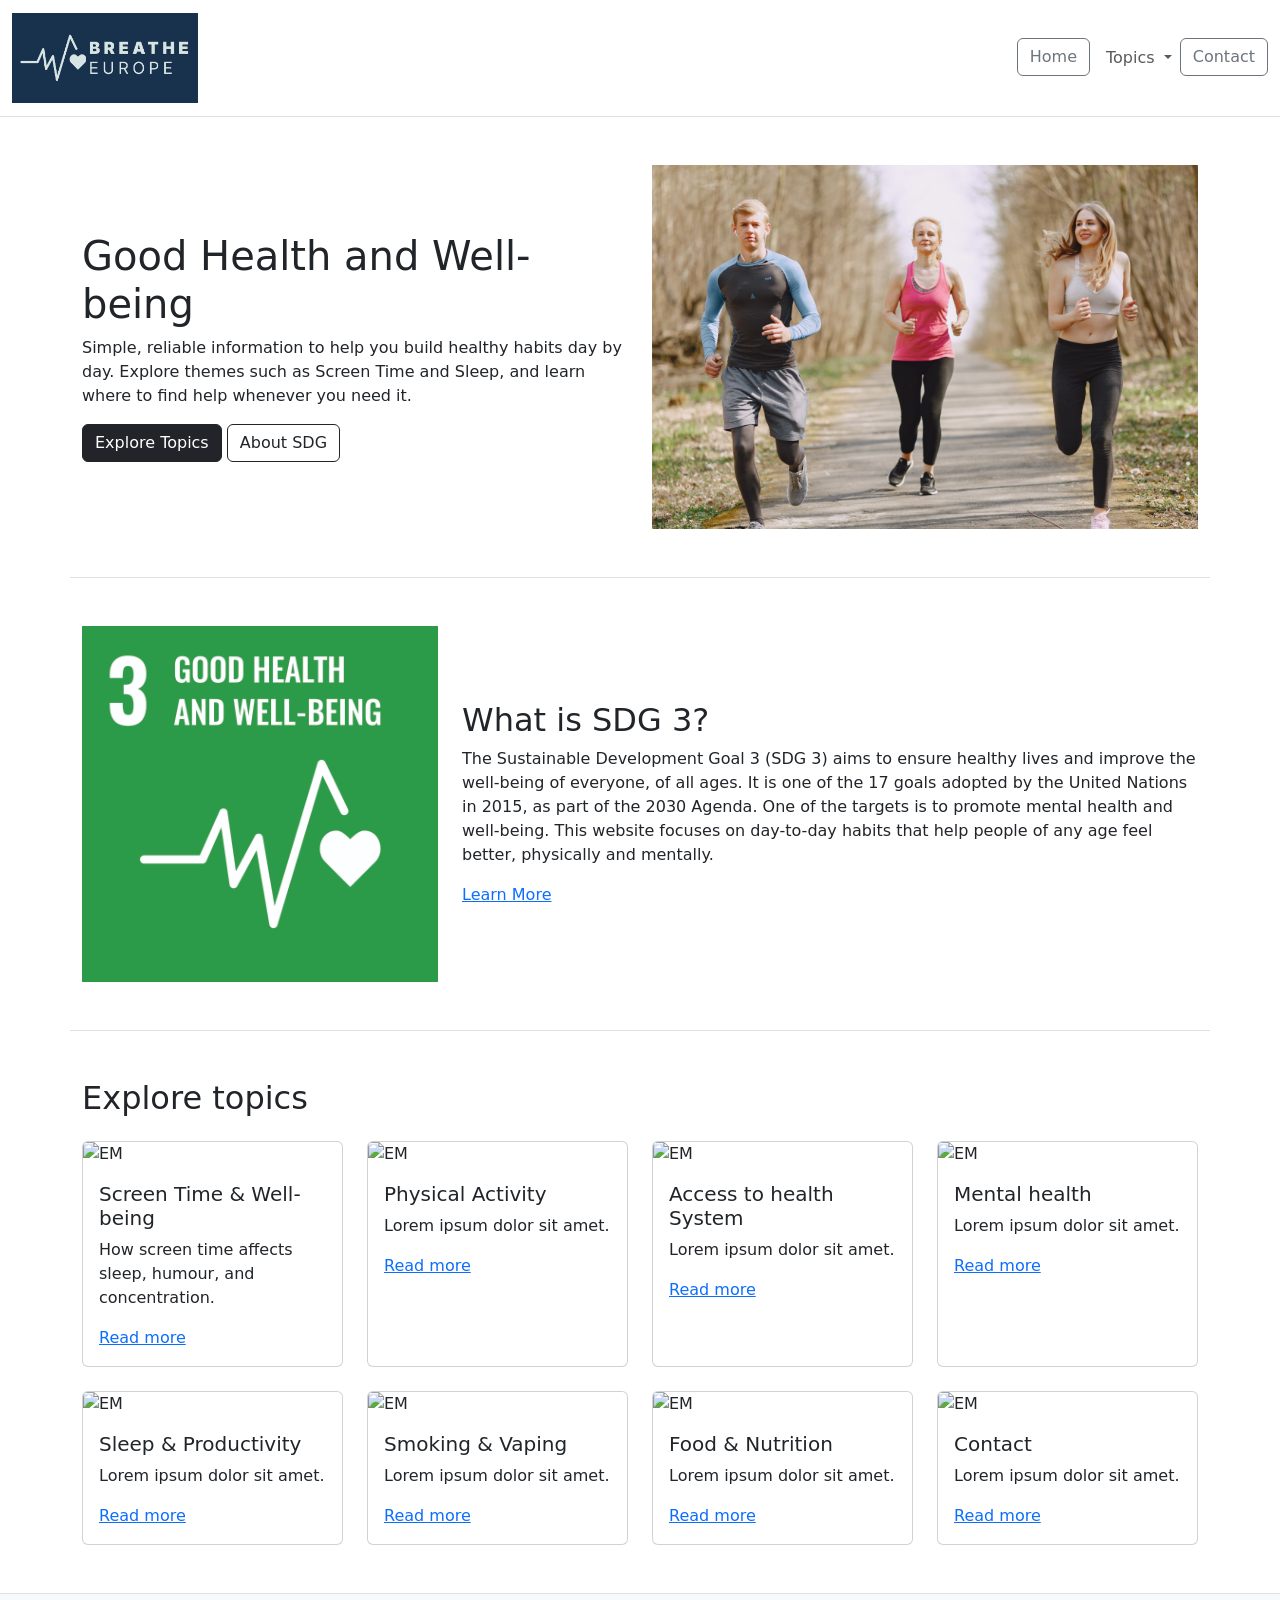
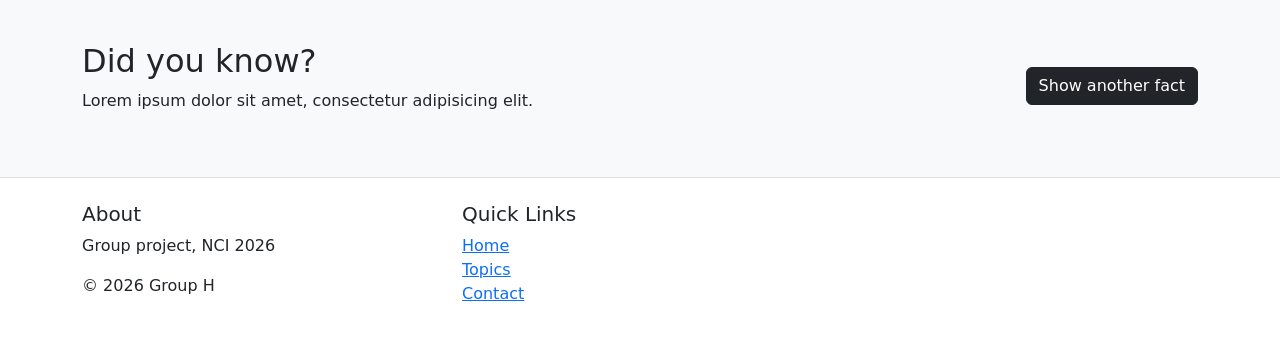
==== index.html @ 41e850e9 "fix: home page" ====
<!--index.html-->
<!DOCTYPE html>
<html lang='en'>
	<head>
		<title>Breath Europe | Home</title>
		<meta charset="UTF-8">
		<meta name="viewport" content="width=device-width, initial-scale=1">
		<meta name='author' content='EM'>

		<!-- Bootstrap CSS -->
		<link href="https://cdn.jsdelivr.net/npm/bootstrap@5.3.3/dist/css/bootstrap.min.css" rel="stylesheet">

		<link rel="stylesheet" href="css/style.css">
		<link rel="preconnect" href="https://fonts.googleapis.com">
		<link rel="preconnect" href="https://fonts.gstatic.com" crossorigin>
		<link href="https://fonts.googleapis.com/css2?family=Inter:ital,opsz,wght@0,14..32,100..900;1,14..32,100..900&display=swap" rel="stylesheet">
	</head>

	<body>
		<header>
			
		<nav class="navbar navbar-expand-lg border-bottom">
			<div class="container-fluid">
			  	<a class="navbar-brand" href="index.html">
					<img class="logo" src="images/logo5.png" alt="image description">
			  	</a>
			  	<button class="navbar-toggler" type="button" data-bs-toggle="collapse" data-bs-target="#navbarSupportedContent" aria-controls="navbarSupportedContent" aria-expanded="false" aria-label="Toggle navigation">
					<span class="navbar-toggler-icon"></span>
			  	</button>
			  	<div class="collapse navbar-collapse" id="navbarSupportedContent">
					<ul class="navbar-nav ms-auto mb-2 mb-lg-0">
				  		<li class="nav-item">
					<a href="index.html"><button class="btn btn-outline-secondary me-2" type="button">Home</button></a>
				 		</li>
				  	<li class="nav-item dropdown">
					<a class="nav-link dropdown-toggle"  href="#" role="button" data-bs-toggle="dropdown" aria-expanded="false">
					  Topics 
					</a>
					<ul class="dropdown-menu">
						<li><a class="dropdown-item" href="screenTime.html">Screen Time & Well-being</a></li>
						<li><a class="dropdown-item" href="activity.html">Physical Activity</a></li>
						<li><a class="dropdown-item" href="healthSystem.html">Access to Health System</a></li>
						<li><a class="dropdown-item" href="mentalHealth.html">Mental Health</a></li>
						<li><a class="dropdown-item" href="sleep.html">Sleep & Productivity</a></li>
						<li><a class="dropdown-item" href="smoking.html">Smoking & Vaping</a></li>
						<li><a class="dropdown-item" href="food.html">Food & Nutrition</a></li>
					</ul>
				  	</li>
				 	<li class="nav-item">
						<a href="contact.html"><button class="btn btn-outline-secondary" type="button">Contact</button></a>
				  	</li>
					</ul>
			  	</div>
			</div>
		</nav>
		</header>

		<main>
 
			<!-- HERO -->
			<section class="container py-5">
				<div class="row align-items-center g-4">
					<div class="col-md-6">
						<h1>Good Health and Well-being</h1>
						<p>Simple, reliable information to help you build healthy habits day by day. Explore themes such as Screen Time and Sleep, and learn where to find help whenever you need it.</p>
						<a href="#topics" class="btn btn-dark">Explore Topics</a>
						<a href="#about" class="btn btn-outline-dark">About SDG</a>
					</div>
					<div class="col-md-6">
						<img src="images/EM_Hero.jpg" class="img-fluid" alt="EM">
					</div>
				</div>
			</section>
 
			<!-- ABOUT -->
			<section id="about" class="container py-5 border-top">
				<div class="row align-items-center g-4">
					<div class="col-md-4">
						<img src="images/EM_goal3.jpg" class="img-fluid" alt="EM">
					</div>
					<div class="col-md-8">
						<h2>What is SDG 3?</h2>
						<p>The Sustainable Development Goal 3 (SDG 3) aims to ensure healthy lives and improve the well-being of everyone, of all ages. It is one of the 17 goals adopted by the United Nations in 2015, as part of the 2030 Agenda. One of the targets is to promote mental health and well-being. This website focuses on day-to-day habits that help people of any age feel better, physically and mentally.</p>

						<a href="https://www.un.org/sustainabledevelopment/">Learn More</a>
						
					</div>
				</div>
			</section>
 
			<!-- TOPICS: 1 card per row on mobile, 4 on desktop -->
			<section id="topics" class="container py-5 border-top">
				<h2 class="mb-4">Explore topics</h2>
 
				<div class="row row-cols-1 row-cols-md-2 row-cols-lg-4 g-4">
 
					<div class="col">
						<div class="card h-100">
							<img src="#" class="card-img-top" alt="EM">
							<div class="card-body">
								<h3 class="card-title h5">Screen Time & Well-being</h3>
								<p class="card-text">How screen time affects sleep, humour, and concentration.</p>
								<a href="screenTime.html">Read more</a>
							</div>
						</div>
					</div>
 
					<div class="col">
						<div class="card h-100">
							<img src="#" class="card-img-top" alt="EM">
							<div class="card-body">
								<h3 class="card-title h5">Physical Activity</h3>
								<p class="card-text">Lorem ipsum dolor sit amet.</p>
								<a href="activity.html">Read more</a>
							</div>
						</div>
					</div>
 
					<div class="col">
						<div class="card h-100">
							<img src="#" class="card-img-top" alt="EM">
							<div class="card-body">
								<h3 class="card-title h5">Access to health System</h3>
								<p class="card-text">Lorem ipsum dolor sit amet.</p>
								<a href="healthSystem.html">Read more</a>
							</div>
						</div>
					</div>
 
					<div class="col">
						<div class="card h-100">
							<img src="#" class="card-img-top" alt="EM">
							<div class="card-body">
								<h3 class="card-title h5">Mental health</h3>
								<p class="card-text">Lorem ipsum dolor sit amet.</p>
								<a href="mentalHealth.html">Read more</a>
							</div>
						</div>
					</div>
 
					<div class="col">
						<div class="card h-100">
							<img src="#" class="card-img-top" alt="EM">
							<div class="card-body">
								<h3 class="card-title h5">Sleep & Productivity</h3>
								<p class="card-text">Lorem ipsum dolor sit amet.</p>
								<a href="sleep.html">Read more</a>
							</div>
						</div>
					</div>
 
					<div class="col">
						<div class="card h-100">
							<img src="#" class="card-img-top" alt="EM">
							<div class="card-body">
								<h3 class="card-title h5">Smoking & Vaping</h3>
								<p class="card-text">Lorem ipsum dolor sit amet.</p>
								<a href="smoking.html">Read more</a>
							</div>
						</div>
					</div>
 
					<div class="col">
						<div class="card h-100">
							<img src="#" class="card-img-top" alt="EM">
							<div class="card-body">
								<h3 class="card-title h5">Food & Nutrition</h3>
								<p class="card-text">Lorem ipsum dolor sit amet.</p>
								<a href="food.html">Read more</a>
							</div>
						</div>
					</div>
 
					<div class="col">
						<div class="card h-100">
							<img src="#" class="card-img-top" alt="EM">
							<div class="card-body">
								<h3 class="card-title h5">Contact</h3>
								<p class="card-text">Lorem ipsum dolor sit amet.</p>
								<a href="contact.html">Read more</a>
							</div>
						</div>
					</div>
 
				</div>
			</section>
 
			<!-- DID YOU KNOW (JavaScript will change the text in #fact-text) -->
			<section class="bg-light border-top">
				<div class="container py-5">
					<div class="row align-items-center g-4">
						<div class="col-md-9">
							<h2>Did you know?</h2>
							<p id="fact-text">Lorem ipsum dolor sit amet, consectetur adipisicing elit.</p>
						</div>
						<div class="col-md-3 text-md-end">
							<button type="button" id="fact-btn" class="btn btn-dark">Show another fact</button>
						</div>
					</div>
				</div>
			</section>
 
		</main>
 
		<!-- FOOTER -->
		<footer class="border-top">
		<div class="container py-4">
			<div class="row g-4">
				<div class="col-md-4">
					<h3 class="h5">About</h3>
					<p>Group project, NCI 2026</p>
					<p>&copy; 2026 Group H</p>
				</div>
				<div class="col-md-4">
					<h3 class="h5">Quick Links</h3>
					<ul class="list-unstyled">
						<li><a href="index.html">Home</a></li>
						<li><a href="#topics">Topics</a></li>
						<li><a href="contact.html">Contact</a></li>
					</ul>
				</div>	
			</div>
		</div>
	</footer>

		<!-- Bootstrap JS (makes the dropdown open) -->
		<script src="https://cdn.jsdelivr.net/npm/bootstrap@5.3.3/dist/js/bootstrap.bundle.min.js"></script>
	</body>
</html>
---- css/style.css ----
.logo {
	height: 90px;
	width: auto;
}
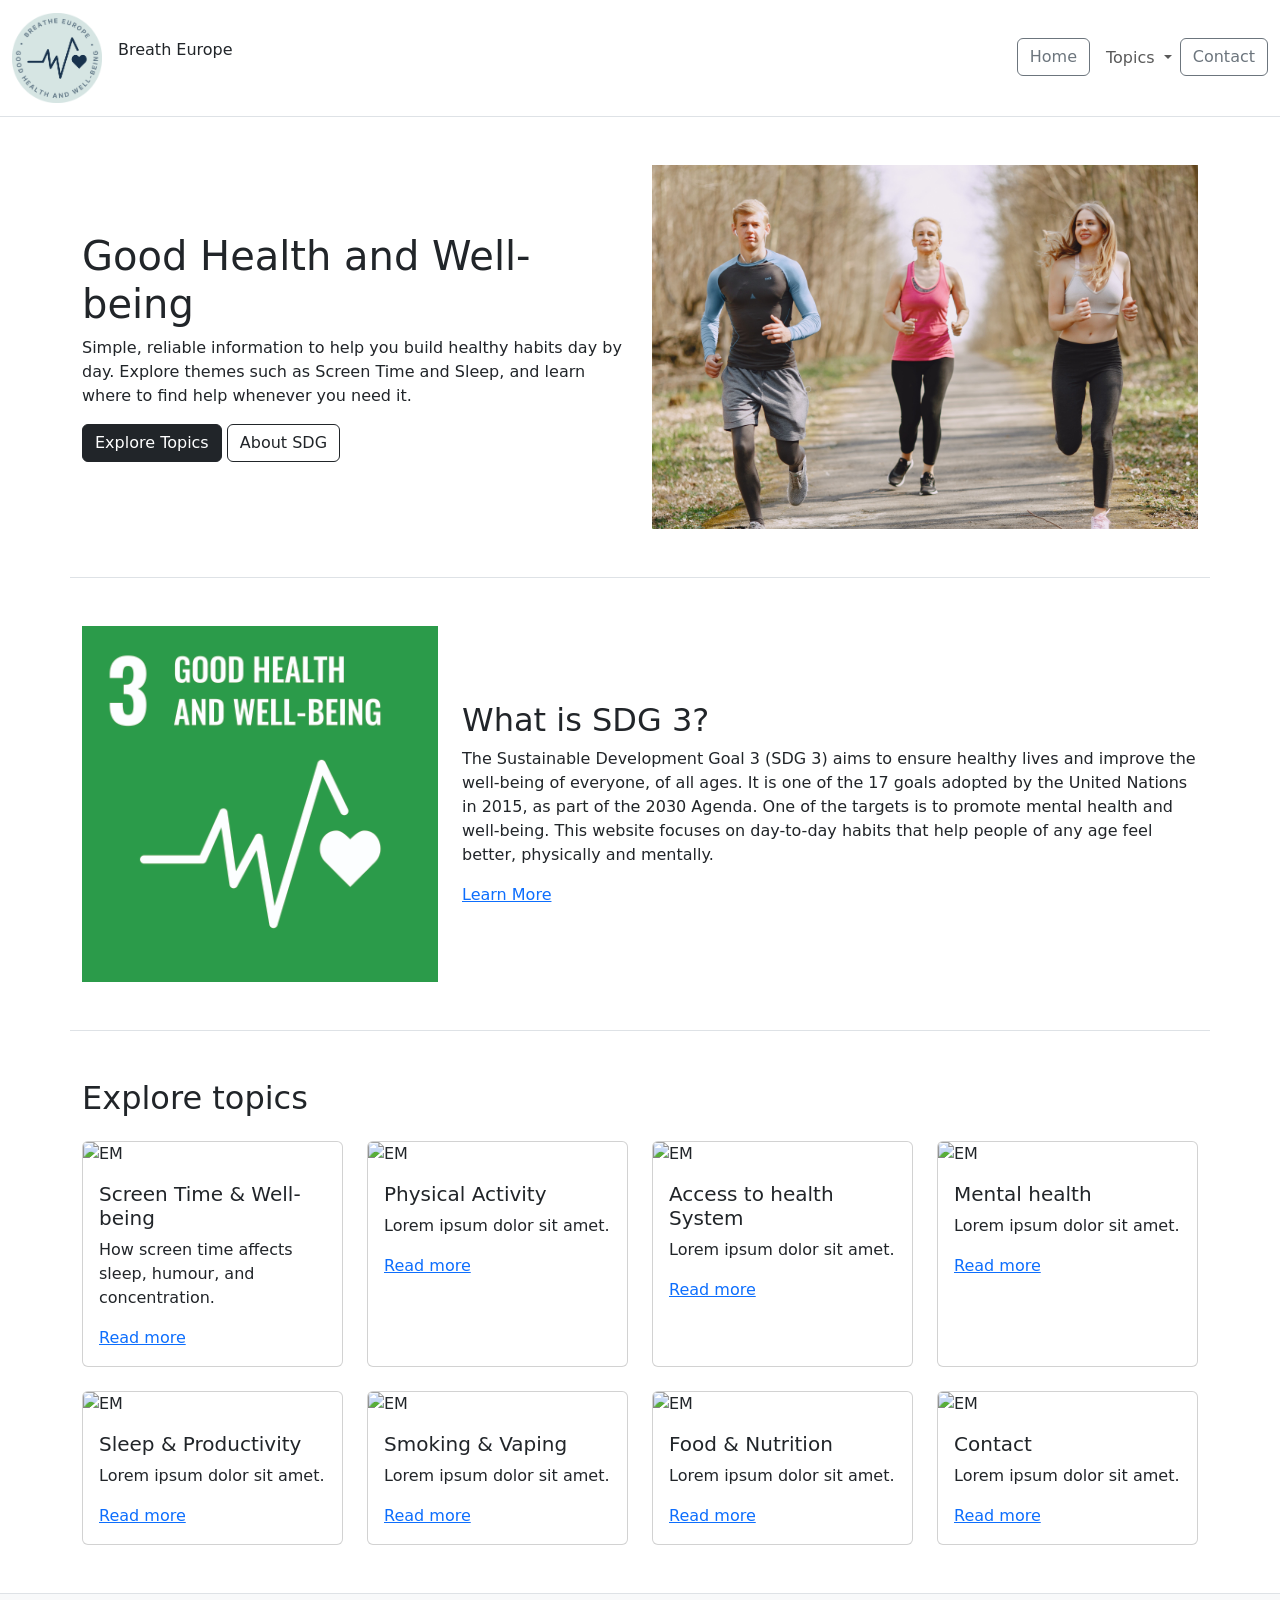
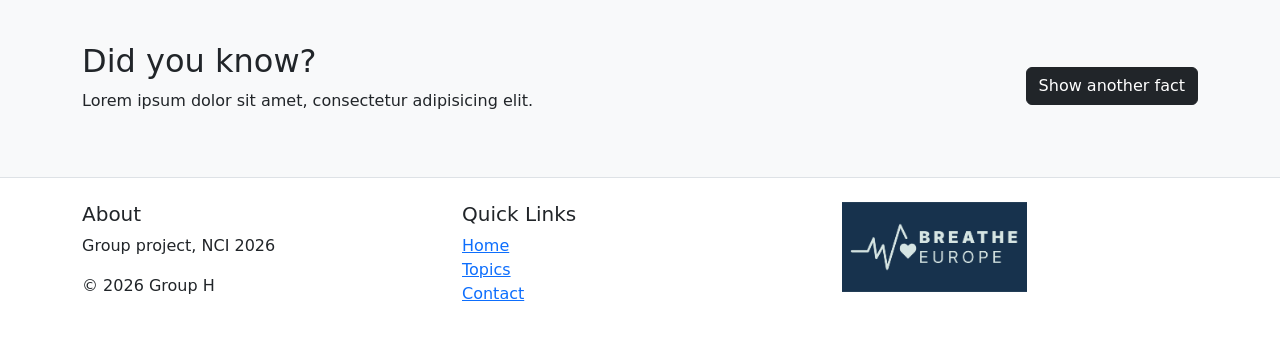
==== commit 8d033b28: "feat: home page and logo2 footer" ====
--- a/index.html
+++ b/index.html
@@ -22,33 +22,35 @@
 		<nav class="navbar navbar-expand-lg border-bottom">
 			<div class="container-fluid">
 			  	<a class="navbar-brand" href="index.html">
-					<img class="logo" src="images/logo5.png" alt="image description">
+					<img class="logo" src="images/logo2.png" alt="image description">
+
 			  	</a>
+			  	<p class="title">Breath Europe</p>
 			  	<button class="navbar-toggler" type="button" data-bs-toggle="collapse" data-bs-target="#navbarSupportedContent" aria-controls="navbarSupportedContent" aria-expanded="false" aria-label="Toggle navigation">
 					<span class="navbar-toggler-icon"></span>
 			  	</button>
 			  	<div class="collapse navbar-collapse" id="navbarSupportedContent">
 					<ul class="navbar-nav ms-auto mb-2 mb-lg-0">
-				  		<li class="nav-item">
-					<a href="index.html"><button class="btn btn-outline-secondary me-2" type="button">Home</button></a>
-				 		</li>
-				  	<li class="nav-item dropdown">
-					<a class="nav-link dropdown-toggle"  href="#" role="button" data-bs-toggle="dropdown" aria-expanded="false">
-					  Topics 
-					</a>
-					<ul class="dropdown-menu">
-						<li><a class="dropdown-item" href="screenTime.html">Screen Time & Well-being</a></li>
-						<li><a class="dropdown-item" href="activity.html">Physical Activity</a></li>
-						<li><a class="dropdown-item" href="healthSystem.html">Access to Health System</a></li>
-						<li><a class="dropdown-item" href="mentalHealth.html">Mental Health</a></li>
-						<li><a class="dropdown-item" href="sleep.html">Sleep & Productivity</a></li>
-						<li><a class="dropdown-item" href="smoking.html">Smoking & Vaping</a></li>
-						<li><a class="dropdown-item" href="food.html">Food & Nutrition</a></li>
-					</ul>
-				  	</li>
-				 	<li class="nav-item">
-						<a href="contact.html"><button class="btn btn-outline-secondary" type="button">Contact</button></a>
-				  	</li>
+					  		<li class="nav-item">
+								<a href="index.html"><button class="btn btn-outline-secondary me-2" type="button">Home</button></a>
+					 		</li>
+						  	<li class="nav-item dropdown">
+								<a class="nav-link dropdown-toggle"  href="#" role="button" data-bs-toggle="dropdown" aria-expanded="false">
+								  Topics 
+								</a>
+								<ul class="dropdown-menu">
+									<li><a class="dropdown-item" href="screenTime.html">Screen Time & Well-being</a></li>
+									<li><a class="dropdown-item" href="activity.html">Physical Activity</a></li>
+									<li><a class="dropdown-item" href="healthSystem.html">Access to Health System</a></li>
+									<li><a class="dropdown-item" href="mentalHealth.html">Mental Health</a></li>
+									<li><a class="dropdown-item" href="sleep.html">Sleep & Productivity</a></li>
+									<li><a class="dropdown-item" href="smoking.html">Smoking & Vaping</a></li>
+									<li><a class="dropdown-item" href="food.html">Food & Nutrition</a></li>
+								</ul>
+						  	</li>
+					 	<li class="nav-item">
+							<a href="contact.html"><button class="btn btn-outline-secondary" type="button">Contact</button></a>
+					  	</li>
 					</ul>
 			  	</div>
 			</div>
@@ -218,7 +220,10 @@
 						<li><a href="#topics">Topics</a></li>
 						<li><a href="contact.html">Contact</a></li>
 					</ul>
-				</div>	
+				</div>
+				<div class="col-md-4">
+					<img class="logo2" src="images/logo4.png">
+				</div>
 			</div>
 		</div>
 	</footer>
--- a/css/style.css
+++ b/css/style.css
@@ -1,4 +1,13 @@
 .logo {
 	height: 90px;
 	width: auto;
+}
+
+.logo2 {
+	height: 90px;
+	width: auto;
+}
+
+.heading6 {
+	font-size: 1rem;
 }
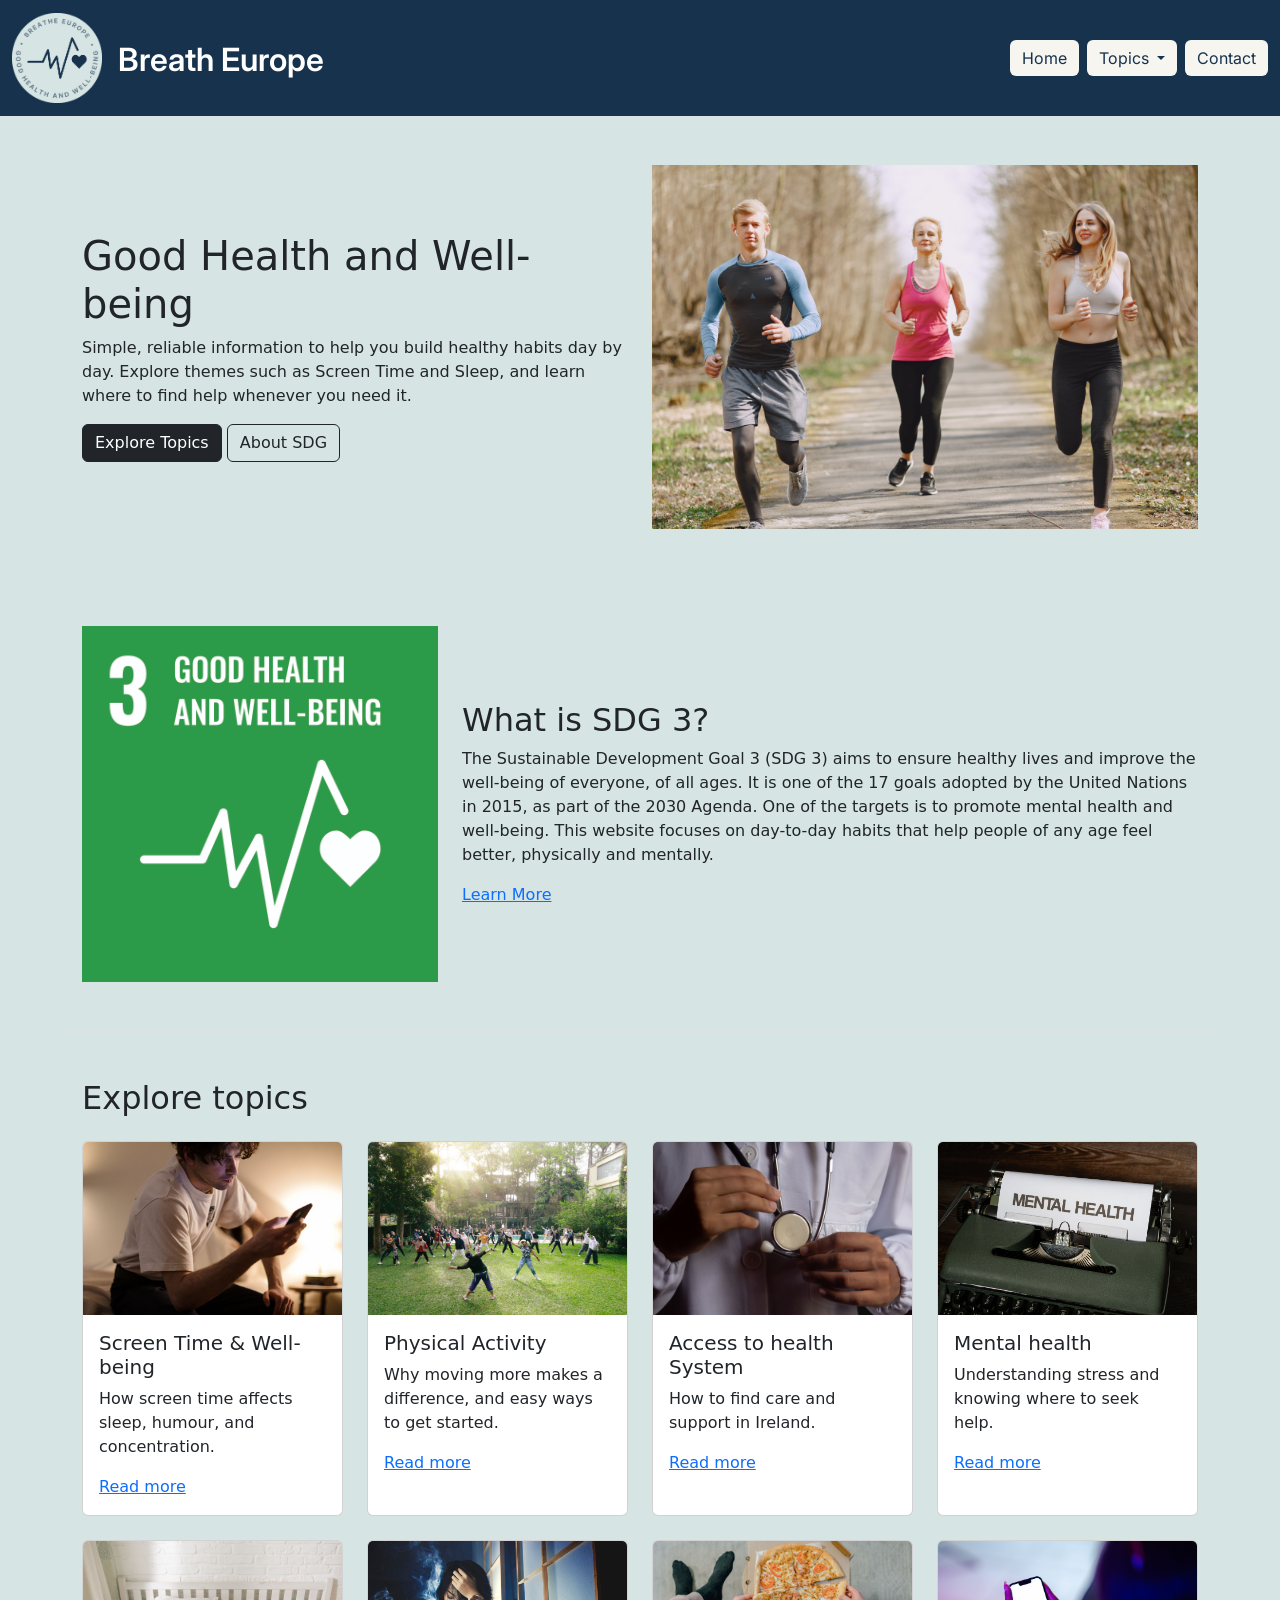
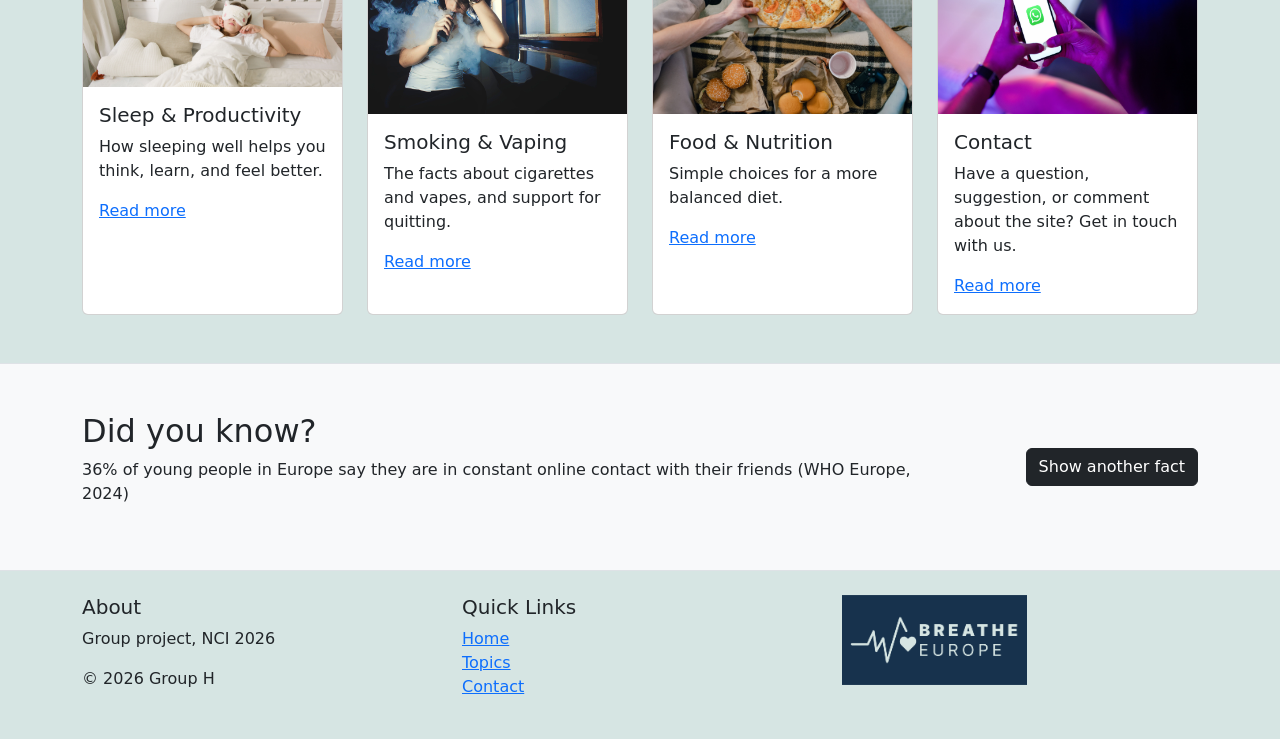
==== commit 8b687c10: "feat: home page and screen time" ====
--- a/index.html
+++ b/index.html
@@ -84,7 +84,7 @@
 						<h2>What is SDG 3?</h2>
 						<p>The Sustainable Development Goal 3 (SDG 3) aims to ensure healthy lives and improve the well-being of everyone, of all ages. It is one of the 17 goals adopted by the United Nations in 2015, as part of the 2030 Agenda. One of the targets is to promote mental health and well-being. This website focuses on day-to-day habits that help people of any age feel better, physically and mentally.</p>
 
-						<a href="https://www.un.org/sustainabledevelopment/">Learn More</a>
+						<a href="https://www.un.org/sustainabledevelopment/" target="_blank" rel="noopener noreferrer">Learn More</a>
 						
 					</div>
 				</div>
@@ -98,7 +98,7 @@
  
 					<div class="col">
 						<div class="card h-100">
-							<img src="#" class="card-img-top" alt="EM">
+							<img src="images/EM_screenTime.jpg" class="card-img-top" alt="EM">
 							<div class="card-body">
 								<h3 class="card-title h5">Screen Time & Well-being</h3>
 								<p class="card-text">How screen time affects sleep, humour, and concentration.</p>
@@ -109,10 +109,10 @@
  
 					<div class="col">
 						<div class="card h-100">
-							<img src="#" class="card-img-top" alt="EM">
+							<img src="images/physicalActivity_TA.jpg" class="card-img-top" alt="EM">
 							<div class="card-body">
 								<h3 class="card-title h5">Physical Activity</h3>
-								<p class="card-text">Lorem ipsum dolor sit amet.</p>
+								<p class="card-text">Why moving more makes a difference, and easy ways to get started.</p>
 								<a href="activity.html">Read more</a>
 							</div>
 						</div>
@@ -120,10 +120,10 @@
  
 					<div class="col">
 						<div class="card h-100">
-							<img src="#" class="card-img-top" alt="EM">
+							<img src="images/healthSystem_TA.jpg" class="card-img-top" alt="EM">
 							<div class="card-body">
 								<h3 class="card-title h5">Access to health System</h3>
-								<p class="card-text">Lorem ipsum dolor sit amet.</p>
+								<p class="card-text">How to find care and support in Ireland.</p>
 								<a href="healthSystem.html">Read more</a>
 							</div>
 						</div>
@@ -131,10 +131,10 @@
  
 					<div class="col">
 						<div class="card h-100">
-							<img src="#" class="card-img-top" alt="EM">
+							<img src="images/MA_mentalHealth.jpg" class="card-img-top" alt="EM">
 							<div class="card-body">
 								<h3 class="card-title h5">Mental health</h3>
-								<p class="card-text">Lorem ipsum dolor sit amet.</p>
+								<p class="card-text">Understanding stress and knowing where to seek help.</p>
 								<a href="mentalHealth.html">Read more</a>
 							</div>
 						</div>
@@ -142,10 +142,10 @@
  
 					<div class="col">
 						<div class="card h-100">
-							<img src="#" class="card-img-top" alt="EM">
+							<img src="images/MA_sleep.jpg" class="card-img-top" alt="EM">
 							<div class="card-body">
 								<h3 class="card-title h5">Sleep & Productivity</h3>
-								<p class="card-text">Lorem ipsum dolor sit amet.</p>
+								<p class="card-text">How sleeping well helps you think, learn, and feel better.</p>
 								<a href="sleep.html">Read more</a>
 							</div>
 						</div>
@@ -153,10 +153,10 @@
  
 					<div class="col">
 						<div class="card h-100">
-							<img src="#" class="card-img-top" alt="EM">
+							<img src="images/CF_Smoking.jpg" class="card-img-top" alt="EM">
 							<div class="card-body">
 								<h3 class="card-title h5">Smoking & Vaping</h3>
-								<p class="card-text">Lorem ipsum dolor sit amet.</p>
+								<p class="card-text">The facts about cigarettes and vapes, and support for quitting.</p>
 								<a href="smoking.html">Read more</a>
 							</div>
 						</div>
@@ -164,10 +164,10 @@
  
 					<div class="col">
 						<div class="card h-100">
-							<img src="#" class="card-img-top" alt="EM">
+							<img src="images/CF_Food.jpg" class="card-img-top" alt="EM">
 							<div class="card-body">
 								<h3 class="card-title h5">Food & Nutrition</h3>
-								<p class="card-text">Lorem ipsum dolor sit amet.</p>
+								<p class="card-text">Simple choices for a more balanced diet.</p>
 								<a href="food.html">Read more</a>
 							</div>
 						</div>
@@ -175,10 +175,10 @@
  
 					<div class="col">
 						<div class="card h-100">
-							<img src="#" class="card-img-top" alt="EM">
+							<img src="images/contact_TA.jpg" class="card-img-top" alt="EM">
 							<div class="card-body">
 								<h3 class="card-title h5">Contact</h3>
-								<p class="card-text">Lorem ipsum dolor sit amet.</p>
+								<p class="card-text">Have a question, suggestion, or comment about the site? Get in touch with us.</p>
 								<a href="contact.html">Read more</a>
 							</div>
 						</div>
@@ -193,7 +193,7 @@
 					<div class="row align-items-center g-4">
 						<div class="col-md-9">
 							<h2>Did you know?</h2>
-							<p id="fact-text">Lorem ipsum dolor sit amet, consectetur adipisicing elit.</p>
+							<p id="fact-text">36% of young people in Europe say they are in constant online contact with their friends (WHO Europe, 2024)</p>
 						</div>
 						<div class="col-md-3 text-md-end">
 							<button type="button" id="fact-btn" class="btn btn-dark">Show another fact</button>
--- a/css/style.css
+++ b/css/style.css
@@ -1,13 +1,82 @@
+/*<weight>: Use a value from 100 to 900
+<uniquifier>: Use a unique and descriptive class name */
+
+.inter-<uniquifier> {
+  font-family: "Inter", sans-serif;
+  font-optical-sizing: auto;
+  font-weight: <weight>;
+  font-style: normal;
+}
+
 .logo {
 	height: 90px;
 	width: auto;
 }
+
+header {
+	background-color: #17324d;
+	
+}
+
+.title {
+	color: white;
+	font-family: Inter, sans-serif;
+	font-weight: 600;
+	font-size: 2rem;
+	margin-top: 20px;
+}
+
+/* ===== Navbar: Home, Topics e Contact ===== */
+
+/* COLORS */
+.navbar .btn-outline-secondary,
+.navbar .nav-link.dropdown-toggle {
+  --nav-text: #17324d;           
+  --nav-bg: #f7f5ef;             
+
+  --nav-text-hover: #f7f5ef;     
+  --nav-bg-hover: #17324d;       
+}
+
+/* 2. SHAPE */
+.navbar .btn-outline-secondary,
+.navbar .nav-link.dropdown-toggle {
+  color: var(--nav-text);
+  background-color: var(--nav-bg);
+  border: none;                  
+  border-radius: 0.375rem;
+  padding: 0.375rem 0.75rem;
+  font-family: Inter, sans-serif;
+  font-size: 1rem;
+  font-weight: 400;
+  line-height: 1.5;
+}
+
+/* HOVER, FOCUS */
+.navbar .btn-outline-secondary:hover,
+.navbar .btn-outline-secondary:focus,
+.navbar .btn-outline-secondary:active,
+.navbar .nav-link.dropdown-toggle:hover,
+.navbar .nav-link.dropdown-toggle:focus,
+.navbar .nav-link.dropdown-toggle.show {
+  color: var(--nav-text-hover);
+  background-color: var(--nav-bg-hover);
+  border: none;
+}
+.navbar .navbar-nav {
+  gap: 0.5rem;
+}
+.navbar .navbar-nav .btn.me-2 {
+  margin-right: 0 !important;
+}
+
+body {
+	background-color: #d6e5e3;
 
 .logo2 {
 	height: 90px;
 	width: auto;
 }
 
-.heading6 {
-	font-size: 1rem;
-}+
+
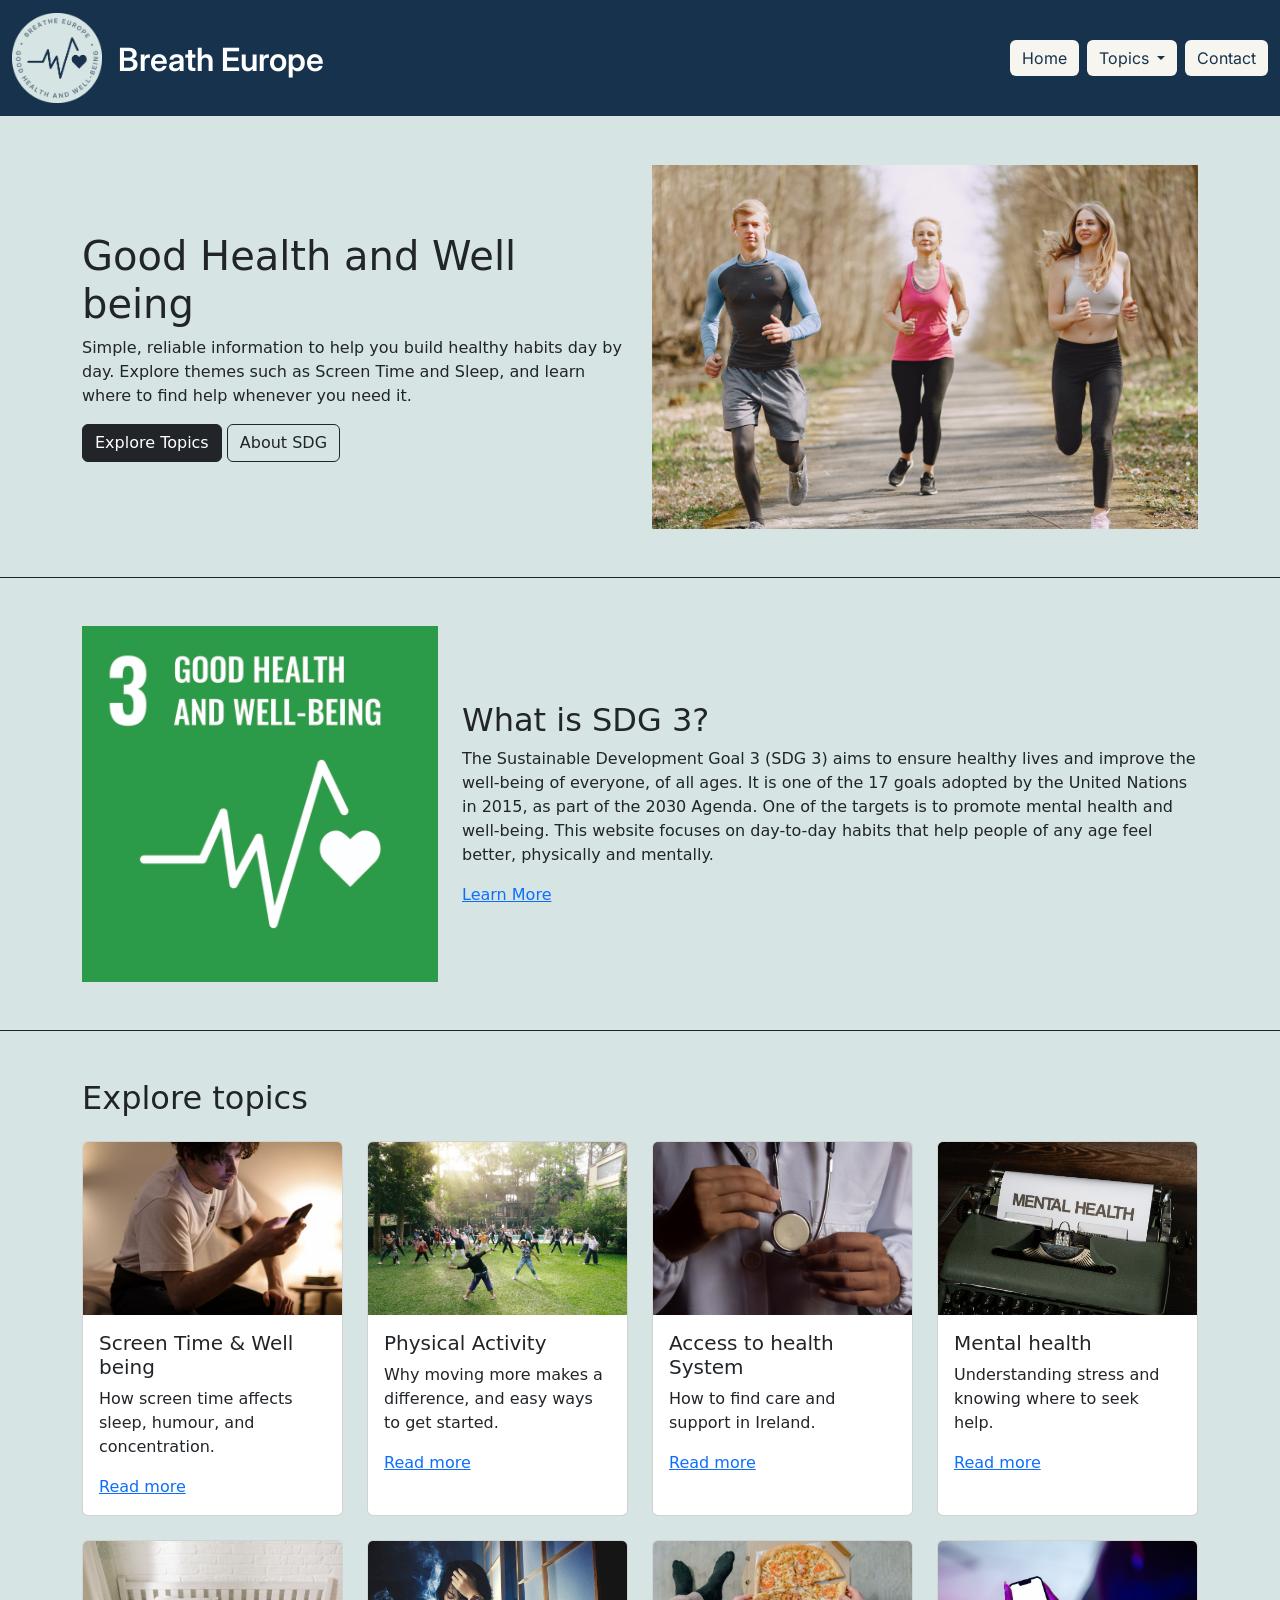
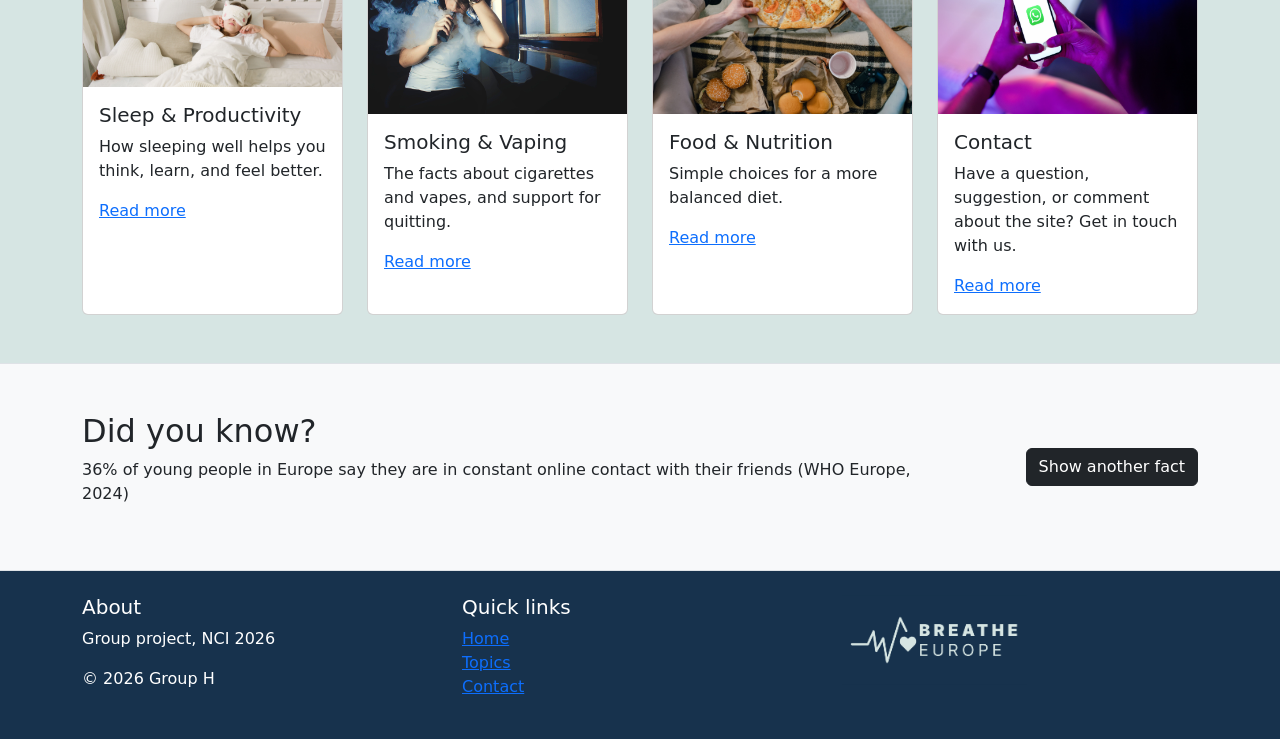
==== commit d5e4610f: "fix: home and screen time pages and feat:css banner class" ====
--- a/index.html
+++ b/index.html
@@ -39,7 +39,7 @@
 								  Topics 
 								</a>
 								<ul class="dropdown-menu">
-									<li><a class="dropdown-item" href="screenTime.html">Screen Time & Well-being</a></li>
+									<li><a class="dropdown-item" href="screenTime.html">Screen Time & Well being</a></li>
 									<li><a class="dropdown-item" href="activity.html">Physical Activity</a></li>
 									<li><a class="dropdown-item" href="healthSystem.html">Access to Health System</a></li>
 									<li><a class="dropdown-item" href="mentalHealth.html">Mental Health</a></li>
@@ -63,7 +63,7 @@
 			<section class="container py-5">
 				<div class="row align-items-center g-4">
 					<div class="col-md-6">
-						<h1>Good Health and Well-being</h1>
+						<h1>Good Health and Well being</h1>
 						<p>Simple, reliable information to help you build healthy habits day by day. Explore themes such as Screen Time and Sleep, and learn where to find help whenever you need it.</p>
 						<a href="#topics" class="btn btn-dark">Explore Topics</a>
 						<a href="#about" class="btn btn-outline-dark">About SDG</a>
@@ -75,115 +75,119 @@
 			</section>
  
 			<!-- ABOUT -->
-			<section id="about" class="container py-5 border-top">
-				<div class="row align-items-center g-4">
-					<div class="col-md-4">
-						<img src="images/EM_goal3.jpg" class="img-fluid" alt="EM">
-					</div>
-					<div class="col-md-8">
-						<h2>What is SDG 3?</h2>
-						<p>The Sustainable Development Goal 3 (SDG 3) aims to ensure healthy lives and improve the well-being of everyone, of all ages. It is one of the 17 goals adopted by the United Nations in 2015, as part of the 2030 Agenda. One of the targets is to promote mental health and well-being. This website focuses on day-to-day habits that help people of any age feel better, physically and mentally.</p>
-
-						<a href="https://www.un.org/sustainabledevelopment/" target="_blank" rel="noopener noreferrer">Learn More</a>
-						
+			<section id="about" class="border-top border-dark">
+				<div class="container py-5">
+					<div class="row align-items-center g-4">
+						<div class="col-md-4">
+							<img src="images/EM_goal3.jpg" class="img-fluid" alt="EM">
+						</div>
+						<div class="col-md-8">
+							<h2>What is SDG 3?</h2>
+							<p>The Sustainable Development Goal 3 (SDG 3) aims to ensure healthy lives and improve the well-being of everyone, of all ages. It is one of the 17 goals adopted by the United Nations in 2015, as part of the 2030 Agenda. One of the targets is to promote mental health and well-being. This website focuses on day-to-day habits that help people of any age feel better, physically and mentally.</p>
+
+							<a href="https://www.un.org/sustainabledevelopment/" target="_blank" rel="noopener noreferrer">Learn More</a>
+							
+						</div>
 					</div>
 				</div>
 			</section>
  
 			<!-- TOPICS: 1 card per row on mobile, 4 on desktop -->
-			<section id="topics" class="container py-5 border-top">
-				<h2 class="mb-4">Explore topics</h2>
- 
-				<div class="row row-cols-1 row-cols-md-2 row-cols-lg-4 g-4">
- 
-					<div class="col">
-						<div class="card h-100">
-							<img src="images/EM_screenTime.jpg" class="card-img-top" alt="EM">
-							<div class="card-body">
-								<h3 class="card-title h5">Screen Time & Well-being</h3>
-								<p class="card-text">How screen time affects sleep, humour, and concentration.</p>
-								<a href="screenTime.html">Read more</a>
-							</div>
-						</div>
-					</div>
- 
-					<div class="col">
-						<div class="card h-100">
-							<img src="images/physicalActivity_TA.jpg" class="card-img-top" alt="EM">
-							<div class="card-body">
-								<h3 class="card-title h5">Physical Activity</h3>
-								<p class="card-text">Why moving more makes a difference, and easy ways to get started.</p>
-								<a href="activity.html">Read more</a>
-							</div>
-						</div>
-					</div>
- 
-					<div class="col">
-						<div class="card h-100">
-							<img src="images/healthSystem_TA.jpg" class="card-img-top" alt="EM">
-							<div class="card-body">
-								<h3 class="card-title h5">Access to health System</h3>
-								<p class="card-text">How to find care and support in Ireland.</p>
-								<a href="healthSystem.html">Read more</a>
-							</div>
-						</div>
-					</div>
- 
-					<div class="col">
-						<div class="card h-100">
-							<img src="images/MA_mentalHealth.jpg" class="card-img-top" alt="EM">
-							<div class="card-body">
-								<h3 class="card-title h5">Mental health</h3>
-								<p class="card-text">Understanding stress and knowing where to seek help.</p>
-								<a href="mentalHealth.html">Read more</a>
-							</div>
-						</div>
-					</div>
- 
-					<div class="col">
-						<div class="card h-100">
-							<img src="images/MA_sleep.jpg" class="card-img-top" alt="EM">
-							<div class="card-body">
-								<h3 class="card-title h5">Sleep & Productivity</h3>
-								<p class="card-text">How sleeping well helps you think, learn, and feel better.</p>
-								<a href="sleep.html">Read more</a>
-							</div>
-						</div>
-					</div>
- 
-					<div class="col">
-						<div class="card h-100">
-							<img src="images/CF_Smoking.jpg" class="card-img-top" alt="EM">
-							<div class="card-body">
-								<h3 class="card-title h5">Smoking & Vaping</h3>
-								<p class="card-text">The facts about cigarettes and vapes, and support for quitting.</p>
-								<a href="smoking.html">Read more</a>
-							</div>
-						</div>
-					</div>
- 
-					<div class="col">
-						<div class="card h-100">
-							<img src="images/CF_Food.jpg" class="card-img-top" alt="EM">
-							<div class="card-body">
-								<h3 class="card-title h5">Food & Nutrition</h3>
-								<p class="card-text">Simple choices for a more balanced diet.</p>
-								<a href="food.html">Read more</a>
-							</div>
-						</div>
-					</div>
- 
-					<div class="col">
-						<div class="card h-100">
-							<img src="images/contact_TA.jpg" class="card-img-top" alt="EM">
-							<div class="card-body">
-								<h3 class="card-title h5">Contact</h3>
-								<p class="card-text">Have a question, suggestion, or comment about the site? Get in touch with us.</p>
-								<a href="contact.html">Read more</a>
-							</div>
-						</div>
-					</div>
- 
+			<section id="topics" class="border-top border-dark">
+				<div class="container py-5">
+					<h2 class="mb-4">Explore topics</h2>
+	 
+					<div class="row row-cols-1 row-cols-md-2 row-cols-lg-4 g-4">
+	 
+						<div class="col">
+							<div class="card h-100">
+								<img src="images/EM_screenTime.jpg" class="card-img-top" alt="EM">
+								<div class="card-body">
+									<h3 class="card-title h5">Screen Time & Well being</h3>
+									<p class="card-text">How screen time affects sleep, humour, and concentration.</p>
+									<a href="screenTime.html">Read more</a>
+								</div>
+							</div>
+						</div>
+	 
+						<div class="col">
+							<div class="card h-100">
+								<img src="images/physicalActivity_TA.jpg" class="card-img-top" alt="EM">
+								<div class="card-body">
+									<h3 class="card-title h5">Physical Activity</h3>
+									<p class="card-text">Why moving more makes a difference, and easy ways to get started.</p>
+									<a href="activity.html">Read more</a>
+								</div>
+							</div>
+						</div>
+	 
+						<div class="col">
+							<div class="card h-100">
+								<img src="images/healthSystem_TA.jpg" class="card-img-top" alt="EM">
+								<div class="card-body">
+									<h3 class="card-title h5">Access to health System</h3>
+									<p class="card-text">How to find care and support in Ireland.</p>
+									<a href="healthSystem.html">Read more</a>
+								</div>
+							</div>
+						</div>
+	 
+						<div class="col">
+							<div class="card h-100">
+								<img src="images/MA_mentalHealth.jpg" class="card-img-top" alt="EM">
+								<div class="card-body">
+									<h3 class="card-title h5">Mental health</h3>
+									<p class="card-text">Understanding stress and knowing where to seek help.</p>
+									<a href="mentalHealth.html">Read more</a>
+								</div>
+							</div>
+						</div>
+	 
+						<div class="col">
+							<div class="card h-100">
+								<img src="images/MA_sleep.jpg" class="card-img-top" alt="EM">
+								<div class="card-body">
+									<h3 class="card-title h5">Sleep & Productivity</h3>
+									<p class="card-text">How sleeping well helps you think, learn, and feel better.</p>
+									<a href="sleep.html">Read more</a>
+								</div>
+							</div>
+						</div>
+	 
+						<div class="col">
+							<div class="card h-100">
+								<img src="images/CF_Smoking.jpg" class="card-img-top" alt="EM">
+								<div class="card-body">
+									<h3 class="card-title h5">Smoking & Vaping</h3>
+									<p class="card-text">The facts about cigarettes and vapes, and support for quitting.</p>
+									<a href="smoking.html">Read more</a>
+								</div>
+							</div>
+						</div>
+	 
+						<div class="col">
+							<div class="card h-100">
+								<img src="images/CF_Food.jpg" class="card-img-top" alt="EM">
+								<div class="card-body">
+									<h3 class="card-title h5">Food & Nutrition</h3>
+									<p class="card-text">Simple choices for a more balanced diet.</p>
+									<a href="food.html">Read more</a>
+								</div>
+							</div>
+						</div>
+	 
+						<div class="col">
+							<div class="card h-100">
+								<img src="images/contact_TA.jpg" class="card-img-top" alt="EM">
+								<div class="card-body">
+									<h3 class="card-title h5">Contact</h3>
+									<p class="card-text">Have a question, suggestion, or comment about the site? Get in touch with us.</p>
+									<a href="contact.html">Read more</a>
+								</div>
+							</div>
+						</div>
+	 
+					</div>
 				</div>
 			</section>
  
@@ -214,7 +218,7 @@
 					<p>&copy; 2026 Group H</p>
 				</div>
 				<div class="col-md-4">
-					<h3 class="h5">Quick Links</h3>
+					<h3 class="h5">Quick links</h3>
 					<ul class="list-unstyled">
 						<li><a href="index.html">Home</a></li>
 						<li><a href="#topics">Topics</a></li>
@@ -226,9 +230,11 @@
 				</div>
 			</div>
 		</div>
-	</footer>
+		</footer>
 
 		<!-- Bootstrap JS (makes the dropdown open) -->
 		<script src="https://cdn.jsdelivr.net/npm/bootstrap@5.3.3/dist/js/bootstrap.bundle.min.js"></script>
+		<!-- External JS -->
+		<script src="js/script.js"></script>
 	</body>
 </html>
--- a/css/style.css
+++ b/css/style.css
@@ -70,13 +70,25 @@
   margin-right: 0 !important;
 }
 
+.banner {
+	height: 450px;
+	object-fit: cover;
+	object-position: top;
+}
+
 body {
 	background-color: #d6e5e3;
+}
 
 .logo2 {
 	height: 90px;
 	width: auto;
 }
 
+footer {
+  background-color: #17324d;
+  color: white;
+}
 
 
+
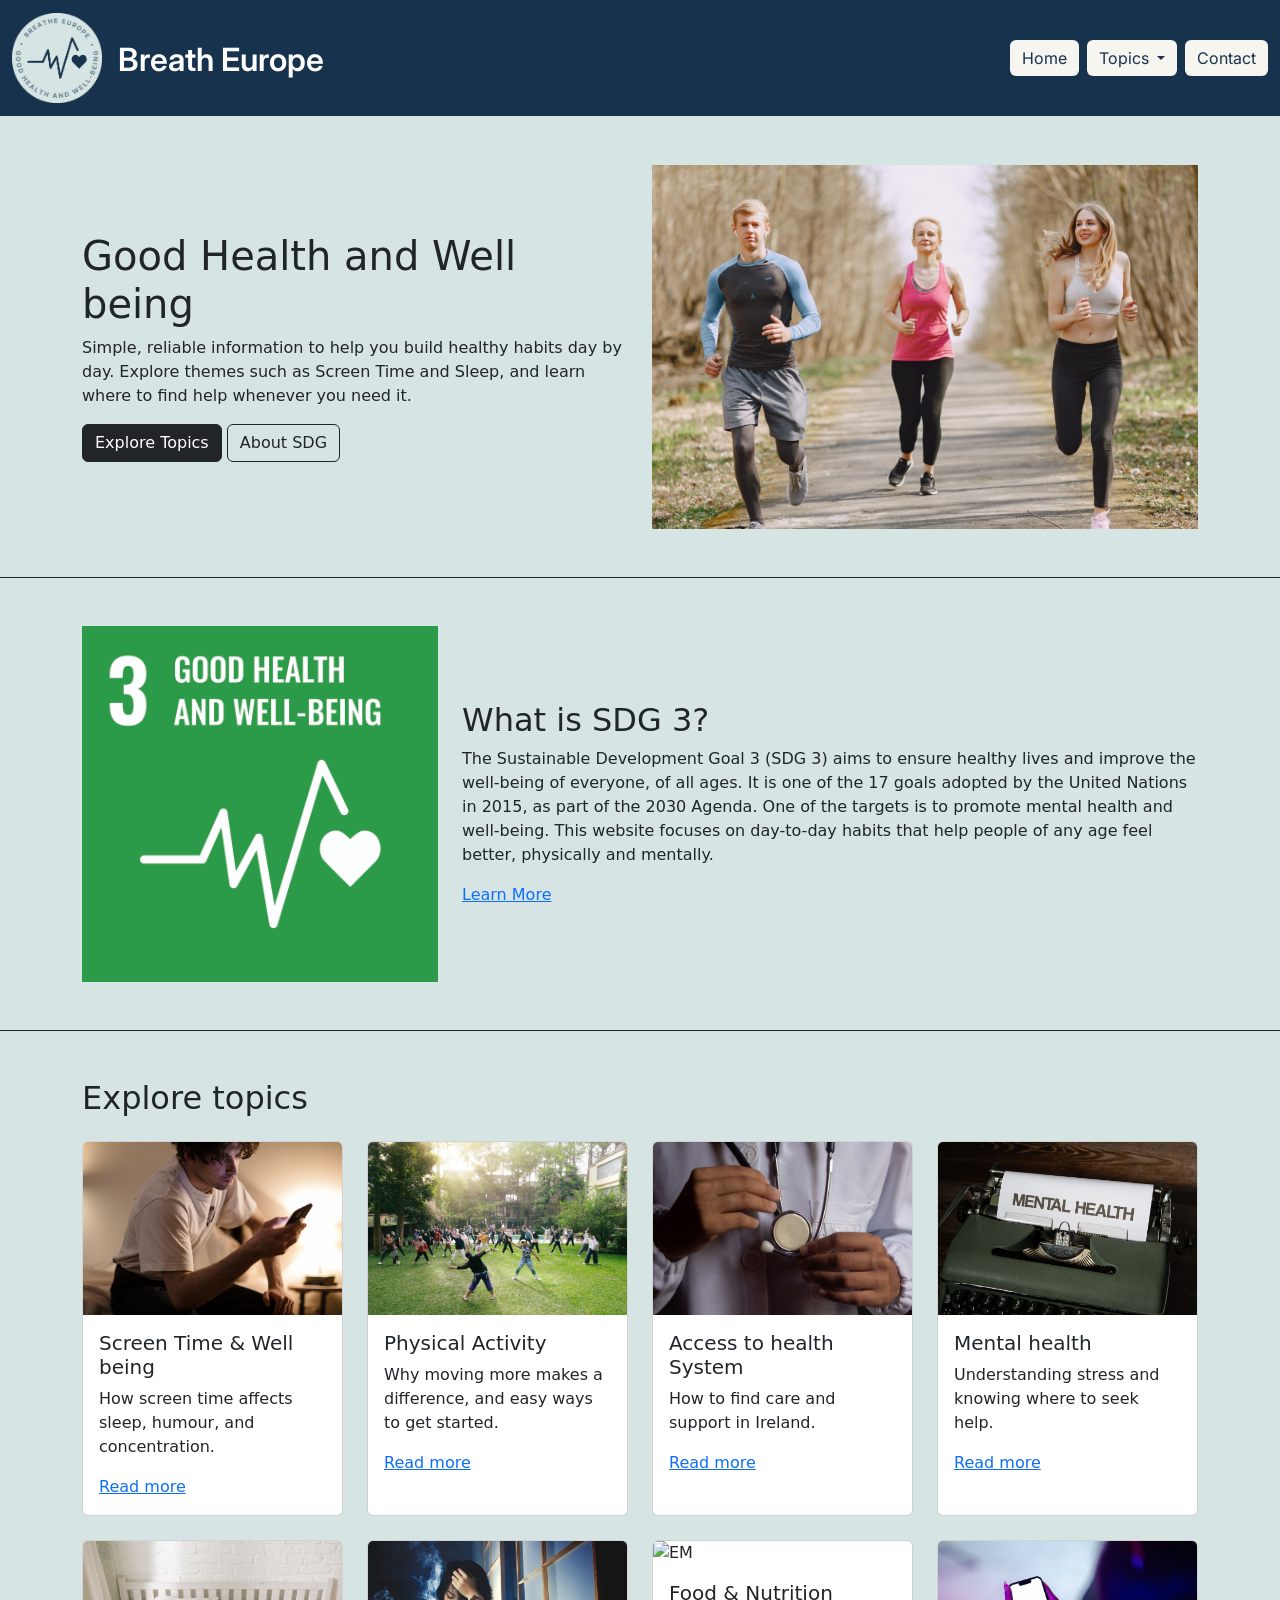
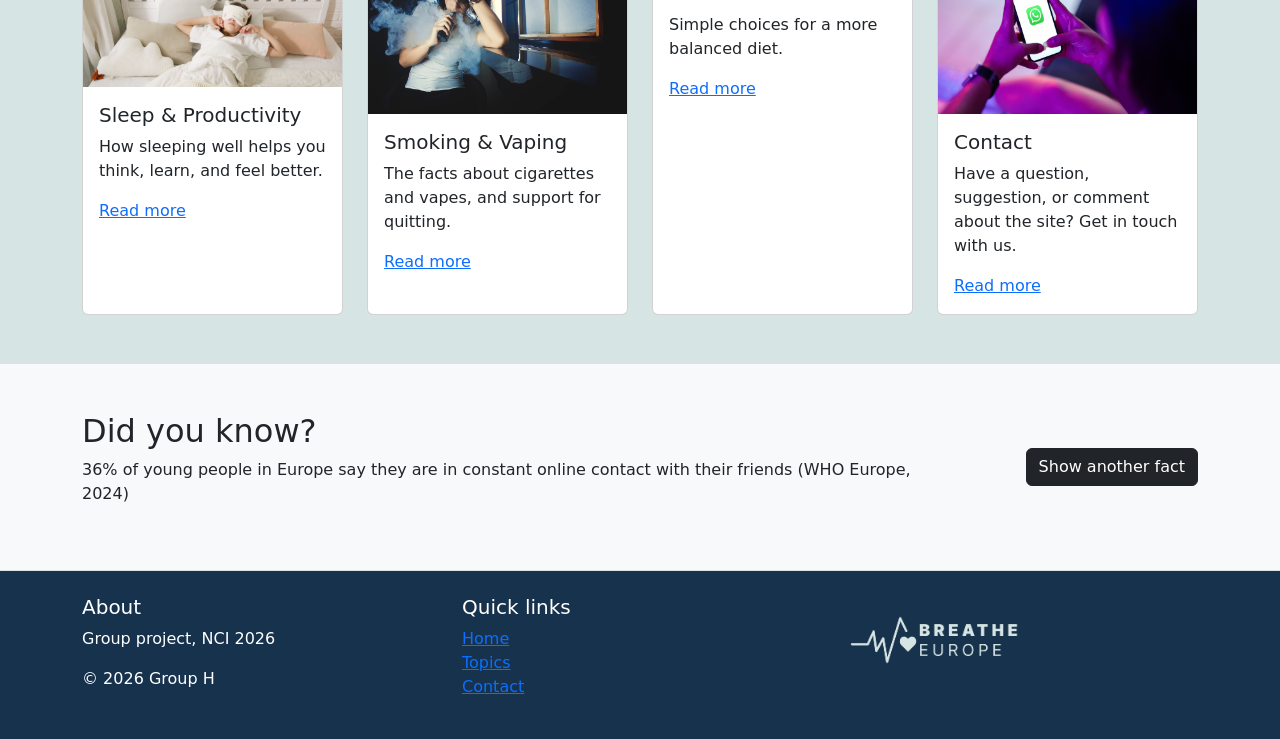
==== commit 26027c46: "feat: changed in banner images in food.html and smoking.html. Also changed this images in index.html" ====
--- a/index.html
+++ b/index.html
@@ -167,7 +167,7 @@
 	 
 						<div class="col">
 							<div class="card h-100">
-								<img src="images/CF_Food.jpg" class="card-img-top" alt="EM">
+								<img src="images/Cf_foodBanner.jpg" class="card-img-top" alt="EM">
 								<div class="card-body">
 									<h3 class="card-title h5">Food & Nutrition</h3>
 									<p class="card-text">Simple choices for a more balanced diet.</p>
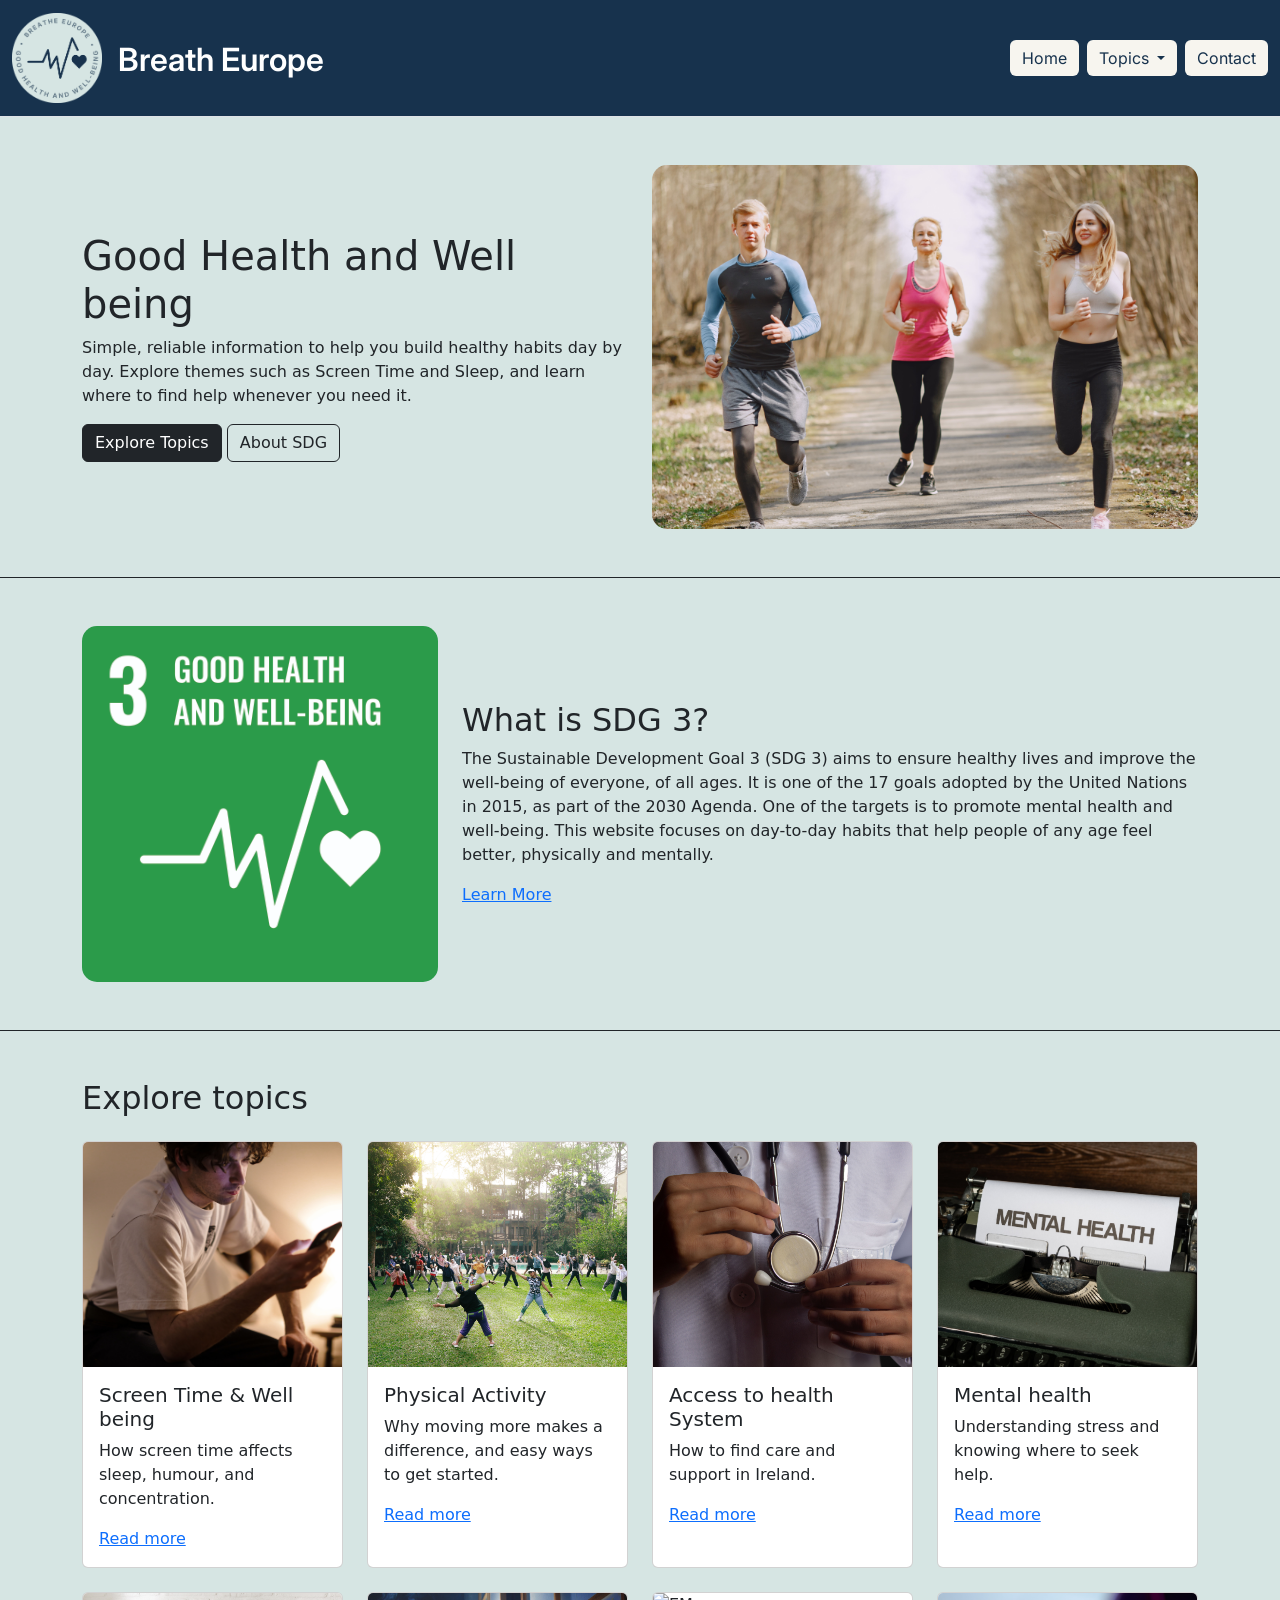
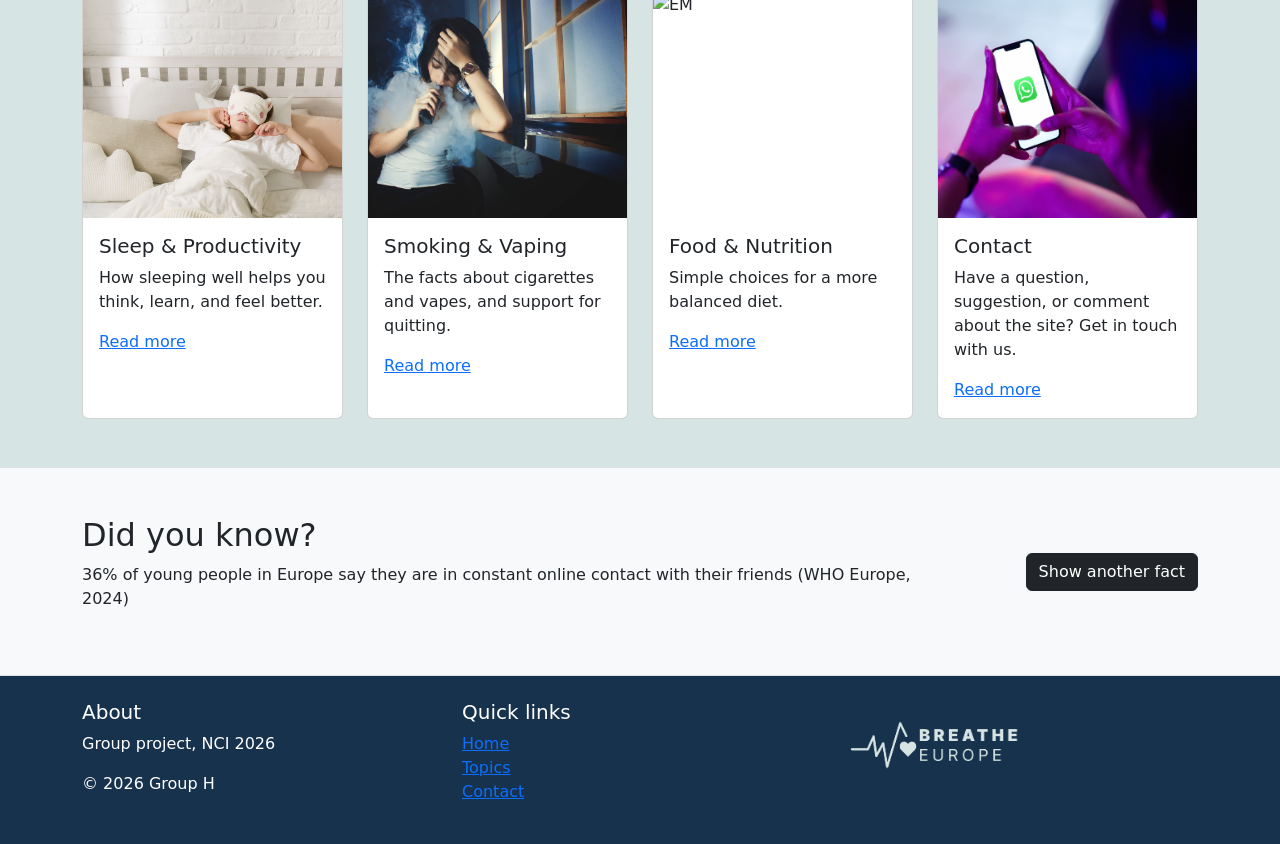
==== commit 306bc5a8: "feat: Css" ====
--- a/index.html
+++ b/index.html
@@ -69,7 +69,7 @@
 						<a href="#about" class="btn btn-outline-dark">About SDG</a>
 					</div>
 					<div class="col-md-6">
-						<img src="images/EM_Hero.jpg" class="img-fluid" alt="EM">
+						<img src="images/EM_Hero.jpg" class="img-fluid EM_image" alt="EM">
 					</div>
 				</div>
 			</section>
@@ -79,7 +79,7 @@
 				<div class="container py-5">
 					<div class="row align-items-center g-4">
 						<div class="col-md-4">
-							<img src="images/EM_goal3.jpg" class="img-fluid" alt="EM">
+							<img src="images/EM_goal3.jpg" class="img-fluid EM_image" alt="EM">
 						</div>
 						<div class="col-md-8">
 							<h2>What is SDG 3?</h2>
--- a/css/style.css
+++ b/css/style.css
@@ -70,7 +70,7 @@
   margin-right: 0 !important;
 }
 
-.banner {
+.banner_ST {
 	height: 450px;
 	object-fit: cover;
 	object-position: top;
@@ -90,5 +90,20 @@
   color: white;
 }
 
+.card-img-top {
+  height: 225px;
+  object-fit: cover;
+  object-position: top;
+}
+
+.EM_image {
+  border-radius: 15px;
+}
+
+.EM_relatedTopic {
+  height: 130px;
+  object-fit: cover;
+  object-position: top;
+}
 
 
